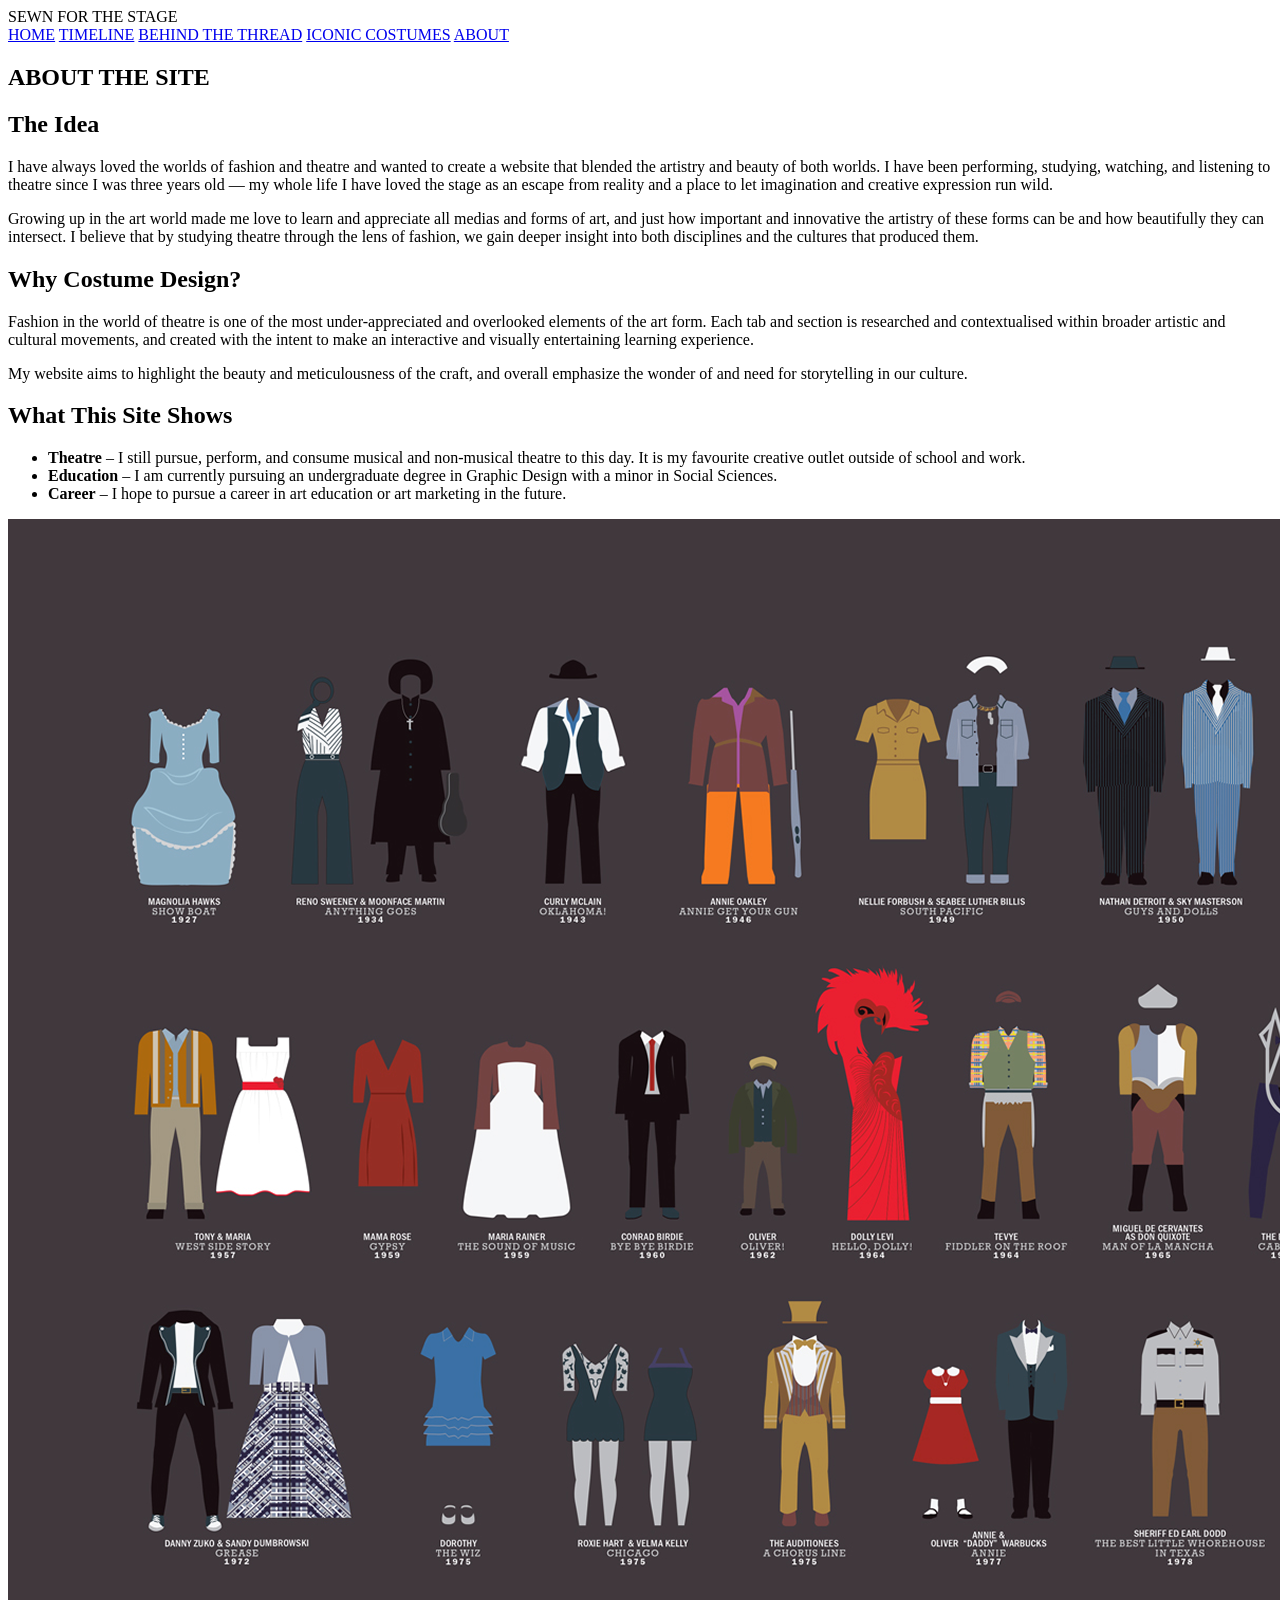
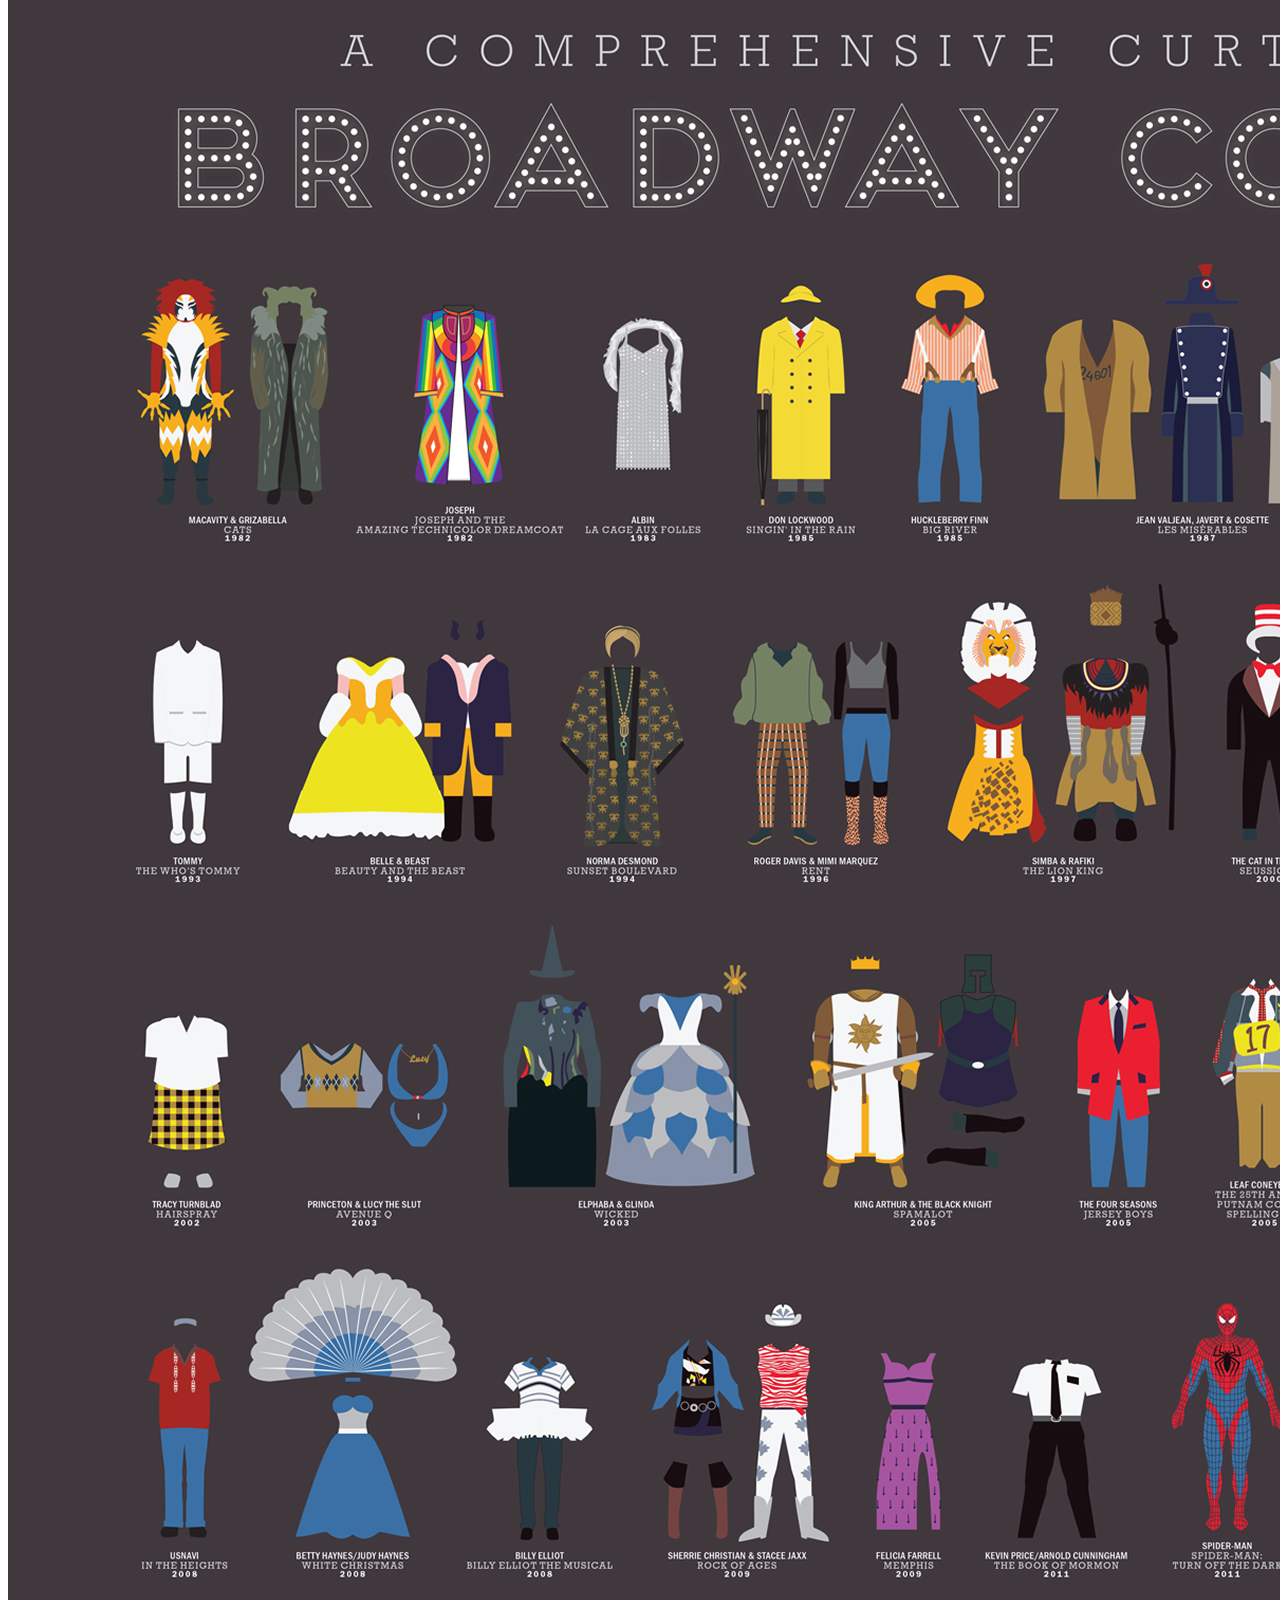
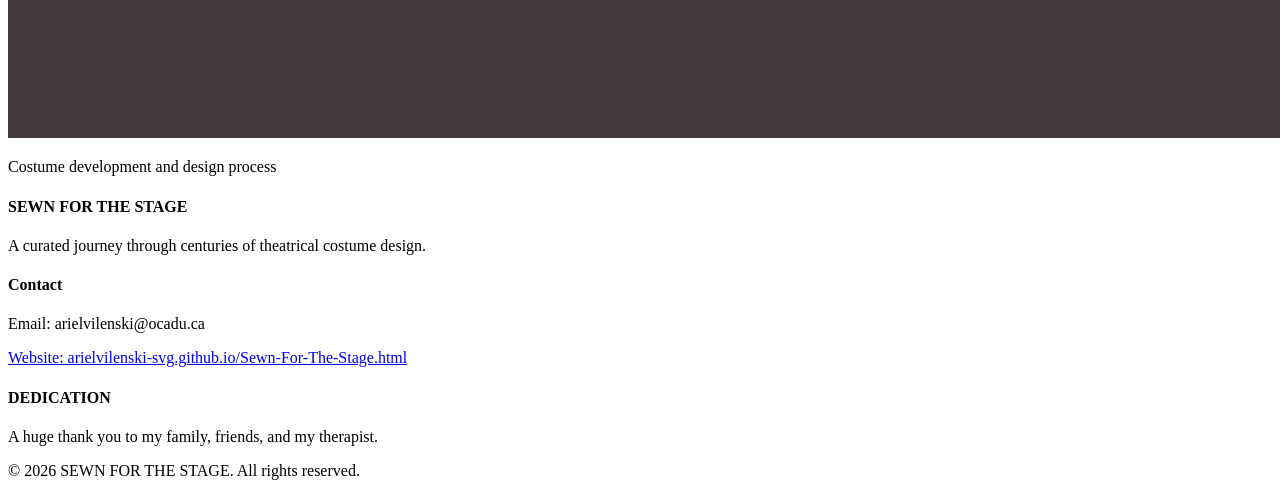
==== about.html @ 6e6d7786 "Update image source path in about.html" ====
<!DOCTYPE html>
<html lang="en">
<head>
<meta charset="UTF-8">
<meta name="viewport" content="width=device-width, initial-scale=1.0">
<title>About – SEWN FOR THE STAGE</title>
<link rel="stylesheet" href="../css/styles.css">
</head>

<body>

<header>
  <nav>
    <div class="logo">SEWN FOR THE STAGE</div>
    <div class="nav-links">
      <a href="index.html">HOME</a>
      <a href="timeline.html">TIMELINE</a>
      <a href="behindthethread.html">BEHIND THE THREAD</a>
      <a href="iconiccostumes.html">ICONIC COSTUMES</a>
      <a href="about.html">ABOUT</a>
    </div>
  </nav>
</header>

<main>

<section class="about-hero">
  <h1>ABOUT THE SITE</h1>
</section>

<div class="about-layout">

  <div class="about-text">
    <h2>The Idea</h2>
    <p>I have always loved the worlds of fashion and theatre and wanted to create a website that blended the artistry and beauty of both worlds. I have been performing, studying, watching, and listening to theatre since I was three years old — my whole life I have loved the stage as an escape from reality and a place to let imagination and creative expression run wild.</p>
    <p>Growing up in the art world made me love to learn and appreciate all medias and forms of art, and just how important and innovative the artistry of these forms can be and how beautifully they can intersect. I believe that by studying theatre through the lens of fashion, we gain deeper insight into both disciplines and the cultures that produced them.</p>

    <h2>Why Costume Design?</h2>
    <p>Fashion in the world of theatre is one of the most under-appreciated and overlooked elements of the art form. Each tab and section is researched and contextualised within broader artistic and cultural movements, and created with the intent to make an interactive and visually entertaining learning experience.</p>
    <p>My website aims to highlight the beauty and meticulousness of the craft, and overall emphasize the wonder of and need for storytelling in our culture.</p>

    <h2>What This Site Shows</h2>
    <ul>
      <li><strong>Theatre</strong> – I still pursue, perform, and consume musical and non-musical theatre to this day. It is my favourite creative outlet outside of school and work.</li>
      <li><strong>Education</strong> – I am currently pursuing an undergraduate degree in Graphic Design with a minor in Social Sciences.</li>
      <li><strong>Career</strong> – I hope to pursue a career in art education or art marketing in the future.</li>
    </ul>
  </div>

  <div class="about-side">
    <img src="images/a-beginning-look.jpg" alt="Costume studio">
    <p class="caption">Costume development and design process</p>
  </div>

</div>

</main>

<footer>
  <div class="footer-content">
    <div class="footer-section">
      <h4>SEWN FOR THE STAGE</h4>
      <p>A curated journey through centuries of theatrical costume design.</p>
    </div>
    
     <div class="footer-section">
      <h4>Contact</h4>
      <p>Email: arielvilenski@ocadu.ca</p>
      <a href="https://arielvilenski-svg.github.io/Sewn-For-The-Stage.html" target="_blank" rel="noopener noreferrer">Website: arielvilenski-svg.github.io/Sewn-For-The-Stage.html</a>
  </div>
  
    <div class="footer-section">
      <h4>DEDICATION</h4>
      <p>A huge thank you to my family, friends, and my therapist.</p>
    </div>
  </div>
  <div class="footer-bottom">
    <p>© 2026 SEWN FOR THE STAGE. All rights reserved.</p>
  </div>
</footer>

<script src="../js/script.js"></script>
</body>
</html>
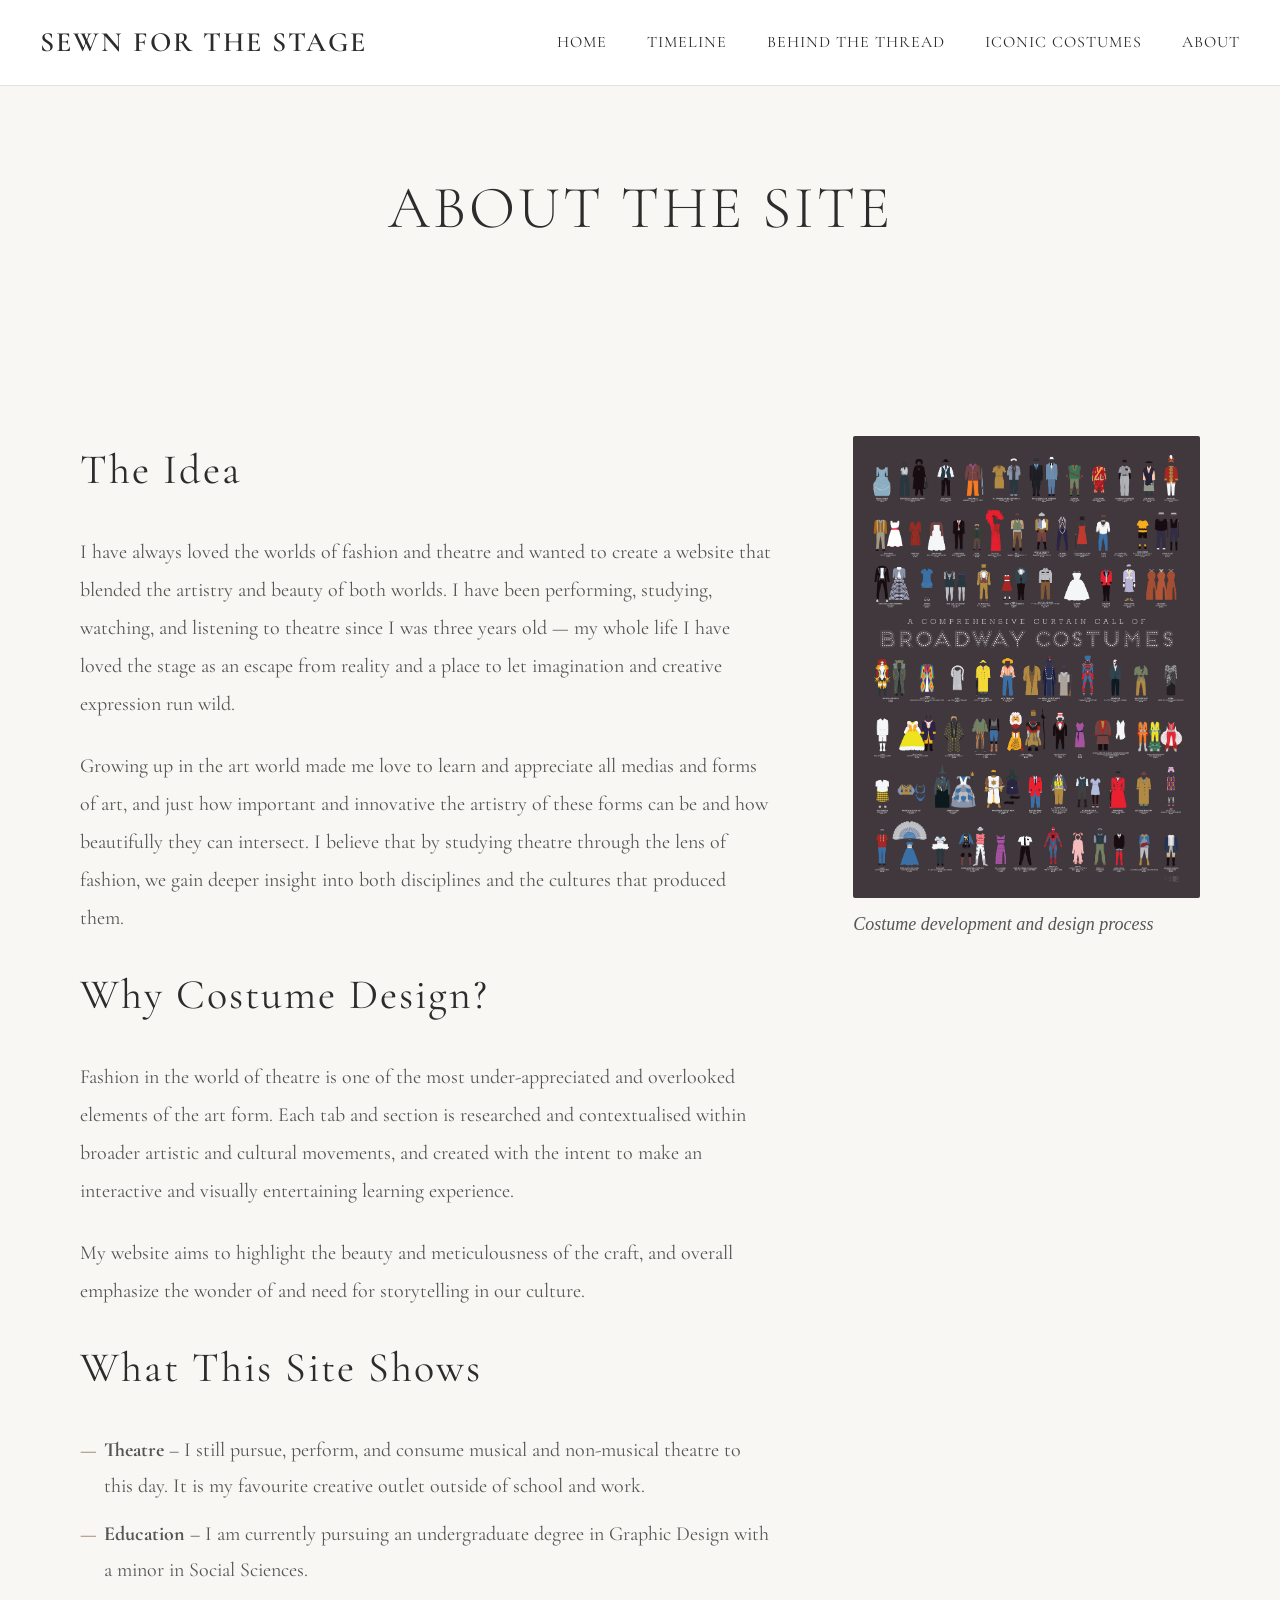
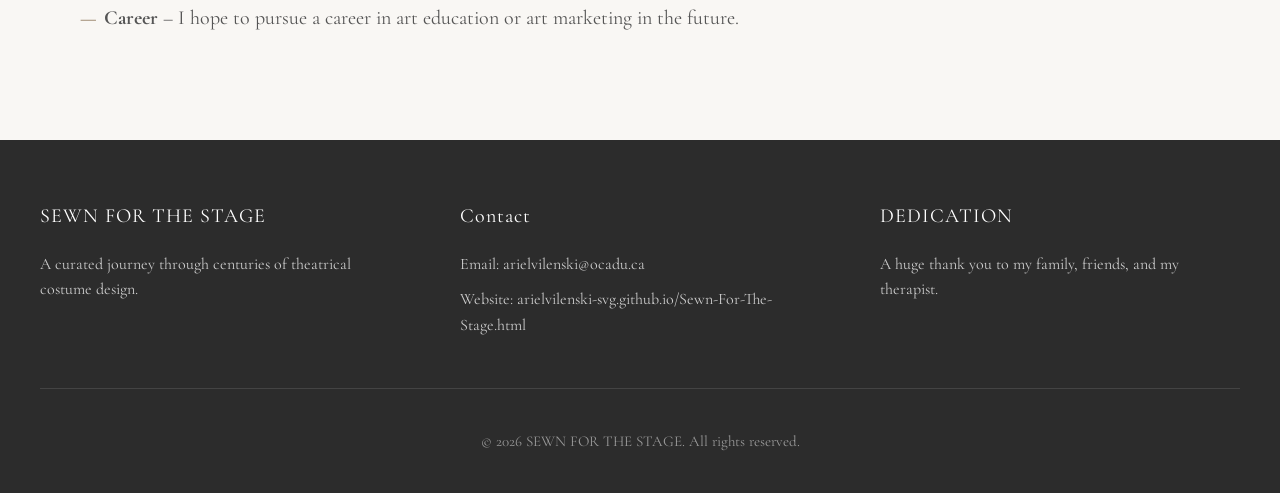
==== commit 9694ef50: "Fix incorrect relative paths in HTML files Agent-Logs-Url: https://github.com/arielvilenski-svg/Sewn" ====
--- a/about.html
+++ b/about.html
@@ -4,7 +4,7 @@
 <meta charset="UTF-8">
 <meta name="viewport" content="width=device-width, initial-scale=1.0">
 <title>About – SEWN FOR THE STAGE</title>
-<link rel="stylesheet" href="../css/styles.css">
+<link rel="stylesheet" href="styles.css">
 </head>
 
 <body>
@@ -79,6 +79,6 @@
   </div>
 </footer>
 
-<script src="../js/script.js"></script>
+<script src="script.js"></script>
 </body>
 </html>
--- a/styles.css
+++ b/styles.css
@@ -0,0 +1,586 @@
+@import url('https://fonts.googleapis.com/css2?family=Cormorant+Garamond:wght@300;400;500;600&display=swap');
+
+/* RESET & BASE */
+*, *::before, *::after {
+  box-sizing: border-box;
+  margin: 0;
+  padding: 0;
+}
+
+body {
+  font-family: 'Cormorant Garamond', Georgia, serif;
+  line-height: 1.6;
+  color: #2c2c2c;
+  background: #f9f7f4;
+}
+
+img { display: block; max-width: 100%; }
+a { color: inherit; }
+
+/* HEADER & NAV */
+header {
+  position: fixed;
+  top: 0;
+  width: 100%;
+  background: rgba(255, 255, 255, 0.95);
+  backdrop-filter: blur(10px);
+  -webkit-backdrop-filter: blur(10px);
+  border-bottom: 1px solid #e0e0e0;
+  z-index: 1000;
+}
+
+nav {
+  display: flex;
+  justify-content: space-between;
+  align-items: center;
+  padding: 20px 40px;
+  max-width: 1400px;
+  margin: 0 auto;
+}
+
+.logo {
+  font-size: 28px;
+  font-weight: 600;
+  letter-spacing: 2px;
+  color: #2c2c2c;
+  text-decoration: none;
+}
+
+.nav-links {
+  display: flex;
+  gap: 40px;
+  list-style: none;
+}
+
+.nav-links a {
+  text-decoration: none;
+  color: #2c2c2c;
+  font-size: 16px;
+  letter-spacing: 1px;
+  transition: color 0.3s;
+}
+
+.nav-links a:hover { color: #8b7355; }
+
+/* HERO */
+.hero {
+  height: 100vh;
+  position: relative;
+  display: flex;
+  align-items: center;
+  justify-content: center;
+  overflow: hidden;
+  margin-top: 70px;
+}
+
+.hero-image {
+  position: absolute;
+  top: 0;
+  left: 0;
+  width: 100%;
+  height: 100%;
+  object-fit: cover;
+  filter: brightness(0.7);
+}
+
+.hero-content {
+  position: relative;
+  z-index: 1;
+  text-align: center;
+  color: white;
+  max-width: 800px;
+  padding: 0 20px;
+}
+
+.hero-content h1 {
+  font-size: 72px;
+  margin-bottom: 20px;
+  letter-spacing: 3px;
+  font-weight: 300;
+}
+
+.hero-content p {
+  font-size: 24px;
+  letter-spacing: 2px;
+  font-weight: 300;
+}
+
+/* INTRO */
+.intro {
+  padding: 100px 0;
+  background: #f9f7f4;
+}
+
+.intro-content {
+  max-width: 900px;
+  margin: 0 auto;
+  text-align: center;
+  padding: 0 40px;
+}
+
+.intro-content h2 {
+  font-size: 48px;
+  margin-bottom: 30px;
+  font-weight: 400;
+  letter-spacing: 2px;
+}
+
+.intro-content p {
+  font-size: 20px;
+  line-height: 1.8;
+  color: #555;
+}
+
+/* SECTION TITLE */
+.section-title {
+  text-align: center;
+  font-size: 48px;
+  margin-bottom: 60px;
+  font-weight: 400;
+  letter-spacing: 2px;
+  color: #2c2c2c;
+}
+
+/* TIMELINE */
+.timeline {
+  padding: 100px 0;
+  background: #f9f7f4;
+}
+
+.timeline-container {
+  max-width: 1200px;
+  margin: 0 auto;
+  padding: 0 40px;
+}
+
+.timeline-item {
+  display: grid;
+  grid-template-columns: 1fr 1fr;
+  gap: 60px;
+  margin-bottom: 80px;
+  align-items: center;
+}
+
+.timeline-item:nth-child(even) .timeline-content { order: 2; }
+.timeline-item:nth-child(even) .timeline-image { order: 1; }
+
+.timeline-image {
+  width: 100%;
+  height: 400px;
+  overflow: hidden;
+  border-radius: 2px;
+}
+
+.timeline-image img {
+  width: 100%;
+  height: 100%;
+  object-fit: cover;
+  transition: transform 0.4s ease;
+}
+
+.timeline-image img.zoomed-out-image {
+  object-fit: contain;
+  padding: 18px;
+  background: #efe8dc;
+  transform: scale(0.9);
+}
+
+.timeline-image img.lower-framed-image {
+  object-position: center 28%;
+}
+
+.timeline-image img:hover { transform: scale(1.03); }
+
+.timeline-image img.zoomed-out-image:hover {
+  transform: scale(0.94);
+}
+
+.timeline-content h3 {
+  font-size: 36px;
+  margin-bottom: 15px;
+  font-weight: 400;
+  letter-spacing: 1px;
+}
+
+.timeline-content .era {
+  font-size: 18px;
+  color: #8b7355;
+  margin-bottom: 15px;
+  letter-spacing: 1px;
+  font-style: italic;
+}
+
+.timeline-content p {
+  font-size: 18px;
+  line-height: 1.8;
+  color: #555;
+}
+
+/* ABOUT PAGE */
+.about-hero {
+  padding: 160px 40px 80px;
+  text-align: center;
+  background: #f9f7f4;
+}
+
+.about-hero h1 {
+  font-size: 60px;
+  font-weight: 300;
+  letter-spacing: 3px;
+  margin-bottom: 20px;
+}
+
+.about-hero p {
+  font-size: 22px;
+  color: #555;
+  max-width: 700px;
+  margin: 0 auto;
+  line-height: 1.8;
+}
+
+.about-layout {
+  max-width: 1200px;
+  margin: 0 auto;
+  padding: 80px 40px;
+  display: grid;
+  grid-template-columns: 2fr 1fr;
+  gap: 80px;
+  align-items: start;
+}
+
+.about-text h2 {
+  font-size: 42px;
+  font-weight: 400;
+  letter-spacing: 2px;
+  margin-bottom: 30px;
+}
+
+.about-text p {
+  font-size: 20px;
+  line-height: 1.9;
+  color: #555;
+  margin-bottom: 24px;
+}
+
+.about-side h3 {
+  font-size: 28px;
+  font-weight: 400;
+  letter-spacing: 1px;
+  margin-bottom: 20px;
+  color: #2c2c2c;
+}
+
+.about-side p,
+.about-side li {
+  font-size: 18px;
+  color: #555;
+  line-height: 1.8;
+  margin-bottom: 12px;
+}
+
+.about-side ul { list-style: none; padding: 0; }
+.about-side ul li::before { content: '— '; color: #8b7355; }
+
+.about-text ul {
+  list-style: none;
+  padding: 0;
+  margin-bottom: 24px;
+}
+
+.about-text li {
+  font-size: 20px;
+  color: #555;
+  line-height: 1.8;
+  margin-bottom: 12px;
+  padding-left: 24px;
+  position: relative;
+}
+
+.about-text li::before {
+  content: '\2014\00a0';
+  color: #8b7355;
+  position: absolute;
+  left: 0;
+}
+
+.about-side img {
+  width: 100%;
+  height: auto;
+  border-radius: 2px;
+  display: block;
+}
+
+.caption {
+  font-size: 14px;
+  color: #888;
+  margin-top: 10px;
+  font-style: italic;
+  line-height: 1.5;
+}
+
+/* GALLERY / BEHIND THE THREAD */
+.gallery-page {
+  padding: 120px 40px 80px;
+  max-width: 1400px;
+  margin: 0 auto;
+}
+
+.gallery-section { margin-bottom: 80px; }
+
+.gallery-section h2 {
+  font-size: 36px;
+  font-weight: 400;
+  letter-spacing: 2px;
+  margin-bottom: 30px;
+  color: #2c2c2c;
+}
+
+.gallery-grid {
+  display: grid;
+  grid-template-columns: repeat(3, 1fr);
+  gap: 20px;
+}
+
+.gallery-item {
+  overflow: hidden;
+  border-radius: 2px;
+  cursor: pointer;
+}
+
+.gallery-item img {
+  width: 100%;
+  height: 300px;
+  object-fit: cover;
+  transition: transform 0.4s ease;
+  display: block;
+}
+
+.gallery-item img:hover { transform: scale(1.04); }
+
+.behind-thread-page .gallery-item {
+  overflow: visible;
+  cursor: default;
+}
+
+.behind-thread-page .gallery-item img:hover {
+  transform: none;
+}
+
+.behind-thread-page .image-subheading {
+  margin-top: 12px;
+  font-size: 20px;
+  line-height: 1.5;
+  font-weight: 400;
+  letter-spacing: 0.3px;
+  color: #555;
+}
+
+/* LIGHTBOX */
+.lightbox {
+  display: none;
+  position: fixed;
+  inset: 0;
+  background: rgba(0, 0, 0, 0.9);
+  z-index: 2000;
+  align-items: center;
+  justify-content: center;
+}
+
+.lightbox.active { display: flex; }
+
+.lightbox-panel {
+  width: min(92vw, 980px);
+  display: grid;
+  gap: 14px;
+}
+
+.lightbox img {
+  max-width: 90vw;
+  max-height: 70vh;
+  width: 100%;
+  object-fit: contain;
+  border-radius: 2px;
+}
+
+.lightbox-textbox {
+  background: rgba(255, 255, 255, 0.96);
+  color: #2c2c2c;
+  padding: 18px 20px;
+  border-radius: 2px;
+}
+
+.lightbox-textbox h3 {
+  font-size: 26px;
+  font-weight: 500;
+  letter-spacing: 0.5px;
+  margin-bottom: 6px;
+}
+
+.lightbox-textbox p {
+  font-size: 18px;
+  line-height: 1.6;
+  color: #555;
+}
+
+.lightbox .close {
+  position: absolute;
+  top: 24px;
+  right: 36px;
+  font-size: 48px;
+  color: white;
+  cursor: pointer;
+  line-height: 1;
+  font-family: sans-serif;
+  opacity: 0.8;
+  transition: opacity 0.2s;
+}
+
+.lightbox .close:hover { opacity: 1; }
+
+/* MODAL */
+.modal-overlay {
+  display: none;
+  position: fixed;
+  inset: 0;
+  background: rgba(0, 0, 0, 0.75);
+  z-index: 2000;
+  align-items: center;
+  justify-content: center;
+}
+
+.modal-overlay.active { display: flex; }
+
+.modal {
+  background: #fff;
+  max-width: 700px;
+  width: 90%;
+  max-height: 90vh;
+  overflow-y: auto;
+  padding: 50px;
+  position: relative;
+  border-radius: 2px;
+}
+
+.modal h2 {
+  font-size: 36px;
+  font-weight: 400;
+  letter-spacing: 1px;
+  margin-bottom: 10px;
+}
+
+.modal .era {
+  font-size: 18px;
+  color: #8b7355;
+  font-style: italic;
+  margin-bottom: 20px;
+}
+
+.modal p { font-size: 18px; line-height: 1.8; color: #555; }
+
+.modal-close {
+  position: absolute;
+  top: 20px;
+  right: 24px;
+  font-size: 32px;
+  background: none;
+  border: none;
+  cursor: pointer;
+  color: #2c2c2c;
+  line-height: 1;
+  font-family: sans-serif;
+  opacity: 0.6;
+  transition: opacity 0.2s;
+}
+
+.modal-close:hover { opacity: 1; }
+
+/* FOOTER */
+footer {
+  background: #2c2c2c;
+  color: white;
+  padding: 60px 40px 40px;
+}
+
+.footer-content {
+  max-width: 1400px;
+  margin: 0 auto;
+  display: grid;
+  grid-template-columns: repeat(3, 1fr);
+  gap: 60px;
+  margin-bottom: 40px;
+}
+
+.footer-section h4 {
+  font-size: 20px;
+  margin-bottom: 20px;
+  font-weight: 400;
+  letter-spacing: 1px;
+}
+
+.footer-section p,
+.footer-section a {
+  font-size: 16px;
+  color: #ccc;
+  text-decoration: none;
+  display: block;
+  margin-bottom: 10px;
+  line-height: 1.6;
+}
+
+.footer-section a:hover { color: #8b7355; }
+
+.footer-bottom {
+  text-align: center;
+  padding-top: 40px;
+  border-top: 1px solid #444;
+  color: #999;
+  font-size: 15px;
+}
+
+/* RESPONSIVE 968px */
+@media (max-width: 968px) {
+  .timeline-item { grid-template-columns: 1fr; gap: 30px; }
+  .timeline-item:nth-child(even) .timeline-content,
+  .timeline-item:nth-child(even) .timeline-image { order: initial; }
+  .hero-content h1 { font-size: 48px; }
+  .about-layout { grid-template-columns: 1fr; gap: 40px; }
+  .footer-content { grid-template-columns: 1fr; gap: 40px; }
+  .gallery-grid { grid-template-columns: repeat(2, 1fr); }
+}
+
+/* RESPONSIVE 640px */
+@media (max-width: 640px) {
+  nav { padding: 20px; flex-direction: column; gap: 16px; }
+  .nav-links { gap: 20px; flex-wrap: wrap; justify-content: center; }
+  .hero-content h1 { font-size: 36px; }
+  .hero-content p { font-size: 18px; }
+  .section-title { font-size: 36px; }
+  .intro-content h2 { font-size: 36px; }
+  .about-hero h1 { font-size: 42px; }
+  .timeline-image { height: 260px; }
+  .gallery-grid { grid-template-columns: 1fr; }
+  .gallery-page { padding: 120px 20px 60px; }
+  .timeline-container { padding: 0 20px; }
+  footer { padding: 40px 20px 30px; }
+
+  .lightbox-panel {
+    width: min(94vw, 700px);
+    gap: 10px;
+  }
+
+  .lightbox img {
+    max-height: 60vh;
+  }
+
+  .lightbox-textbox h3 {
+    font-size: 22px;
+  }
+
+  .lightbox-textbox p {
+    font-size: 16px;
+  }
+
+  .behind-thread-page .image-subheading {
+    font-size: 18px;
+  }
+}
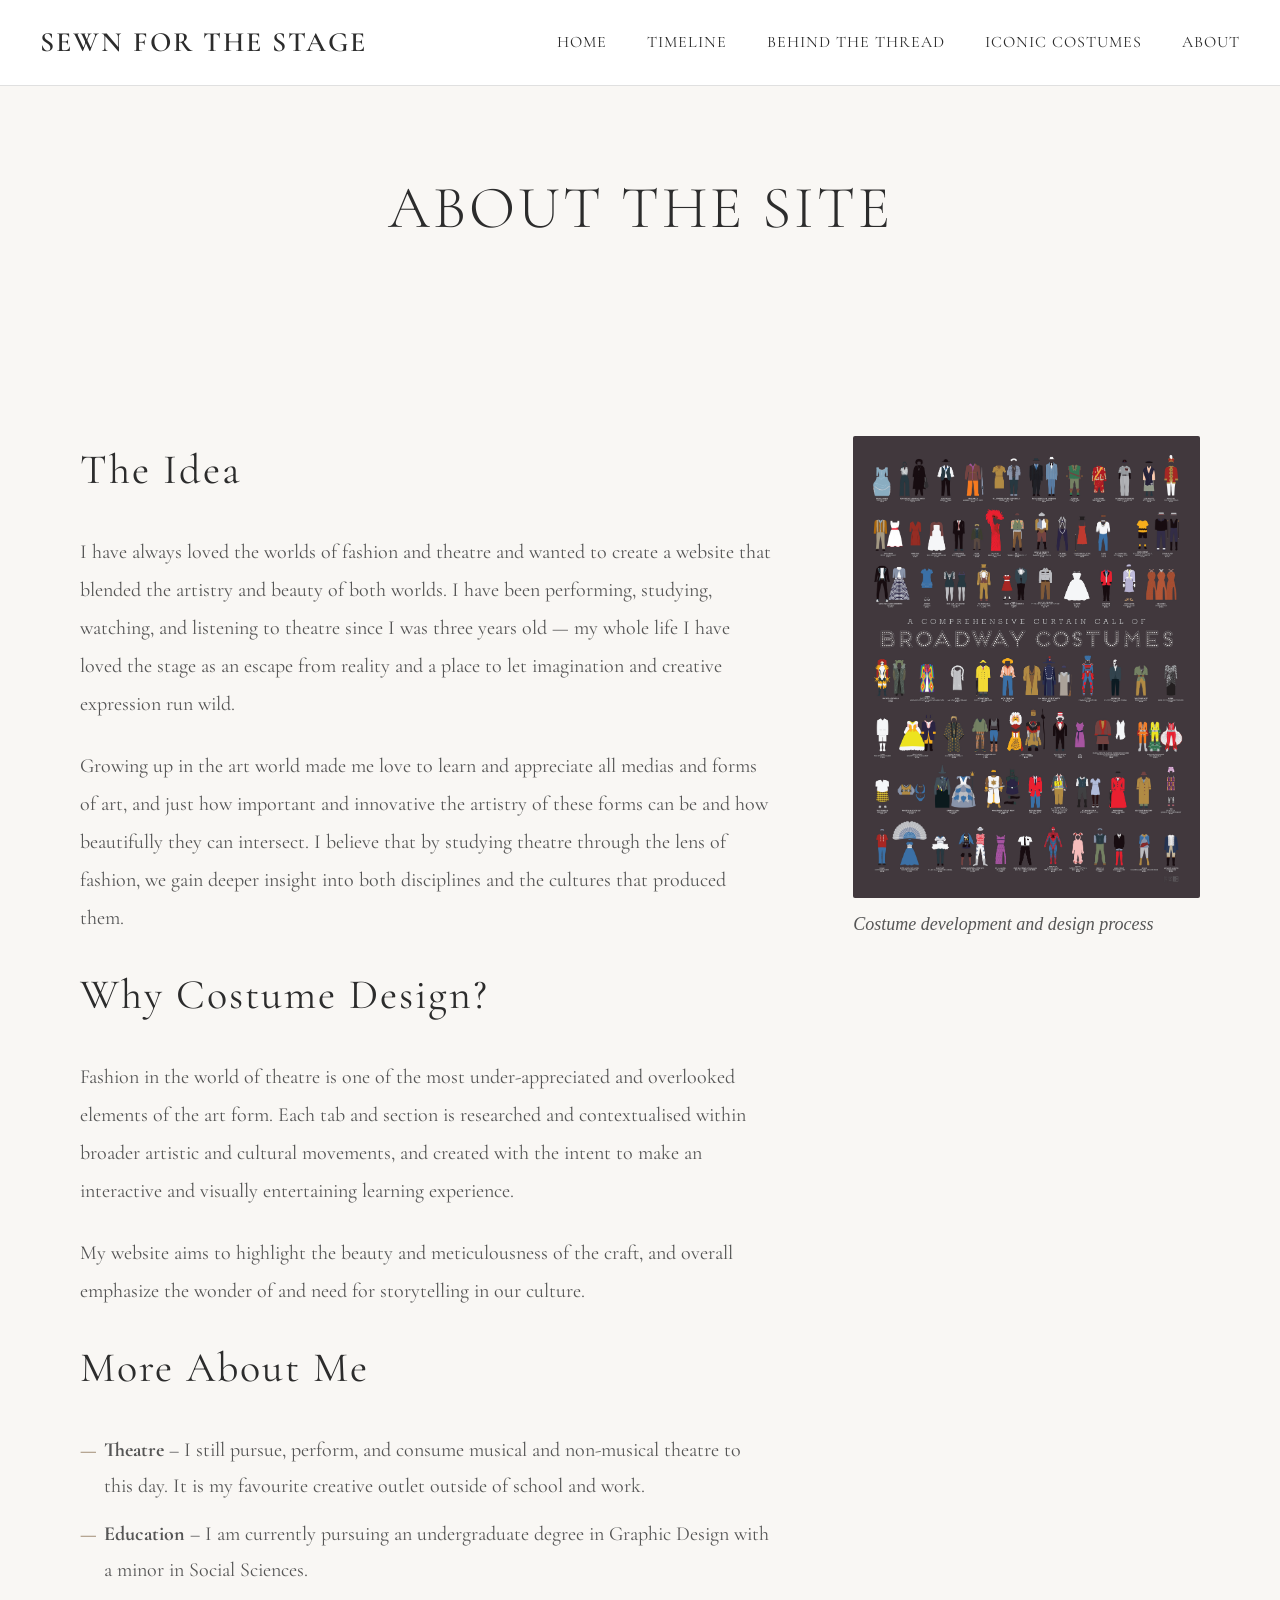
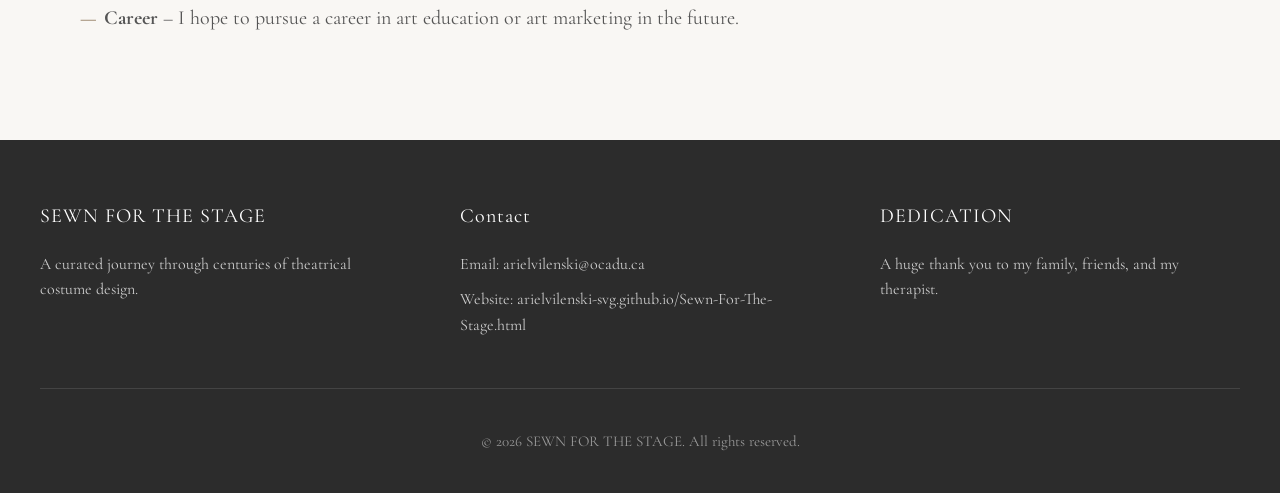
==== commit 6b8e55e3: "Change section title from 'What This Site Shows' to 'More About Me'" ====
--- a/about.html
+++ b/about.html
@@ -39,7 +39,7 @@
     <p>Fashion in the world of theatre is one of the most under-appreciated and overlooked elements of the art form. Each tab and section is researched and contextualised within broader artistic and cultural movements, and created with the intent to make an interactive and visually entertaining learning experience.</p>
     <p>My website aims to highlight the beauty and meticulousness of the craft, and overall emphasize the wonder of and need for storytelling in our culture.</p>
 
-    <h2>What This Site Shows</h2>
+    <h2>More About Me</h2>
     <ul>
       <li><strong>Theatre</strong> – I still pursue, perform, and consume musical and non-musical theatre to this day. It is my favourite creative outlet outside of school and work.</li>
       <li><strong>Education</strong> – I am currently pursuing an undergraduate degree in Graphic Design with a minor in Social Sciences.</li>
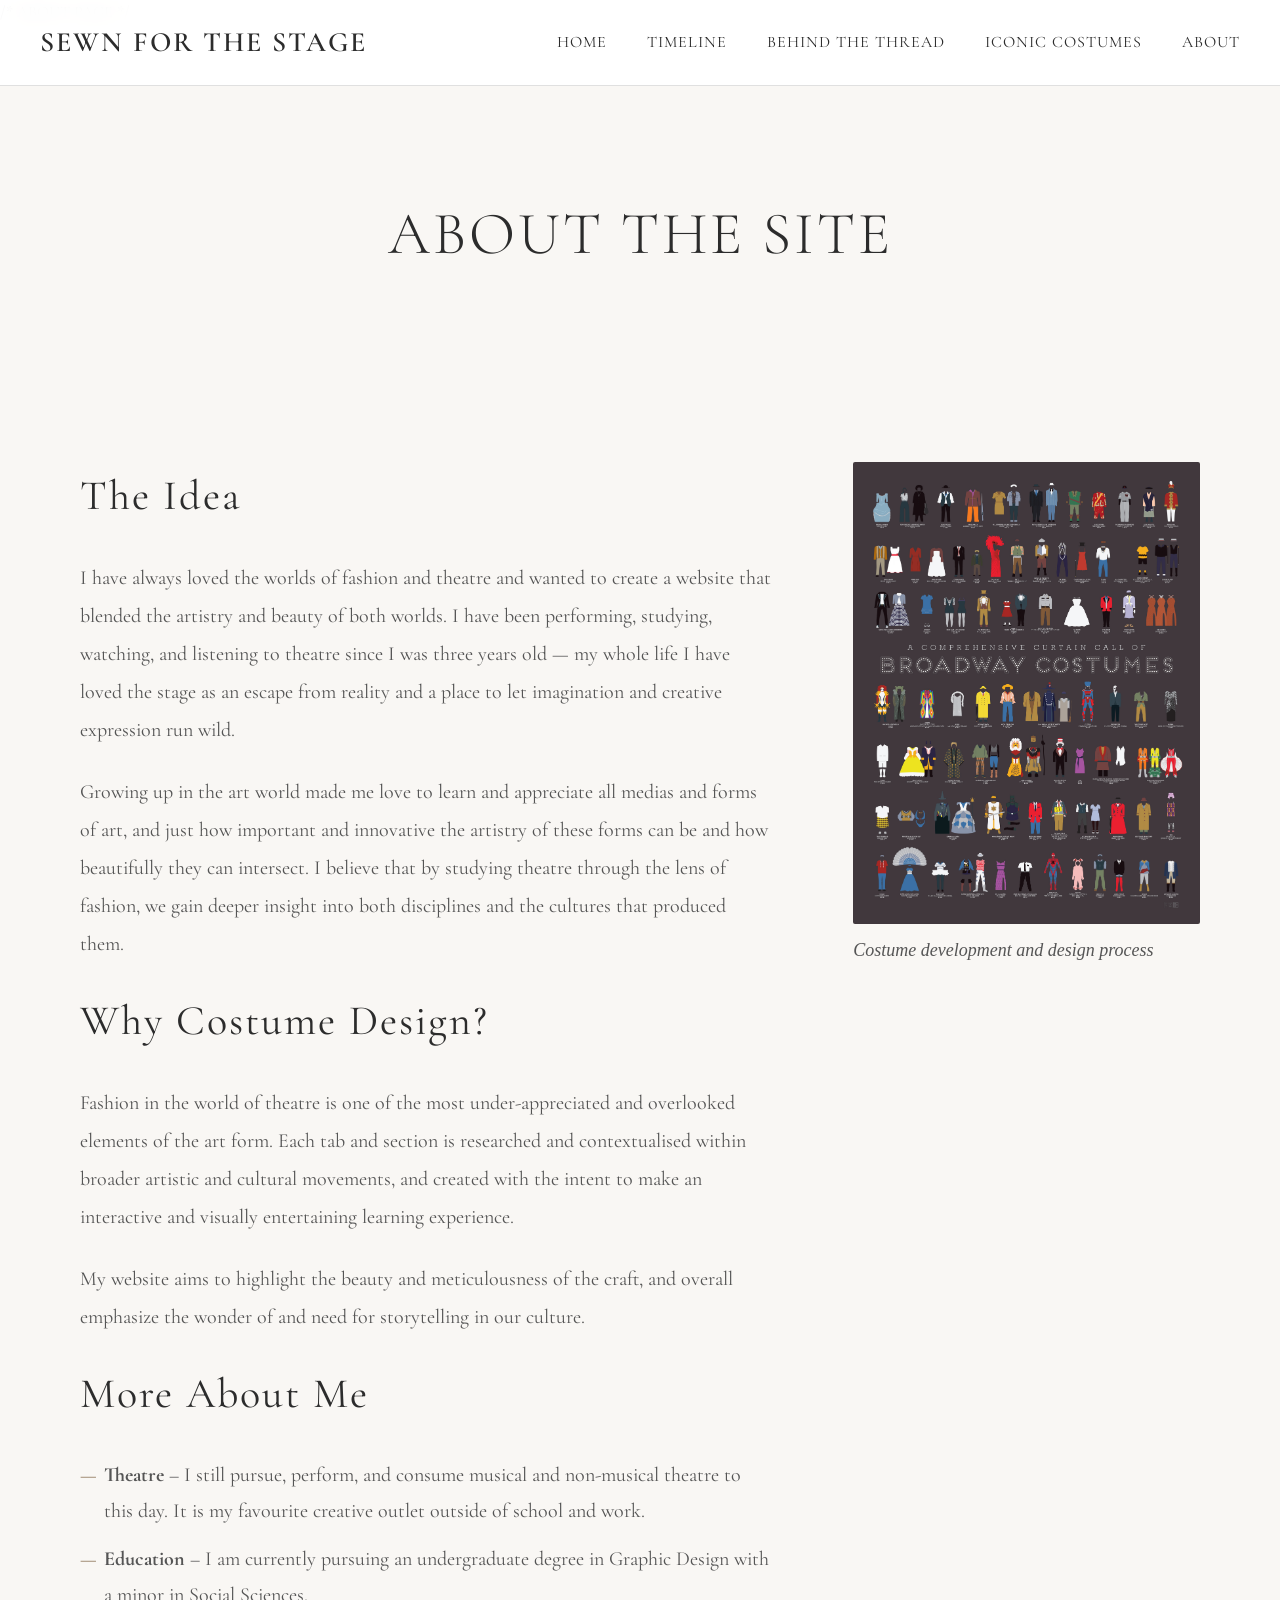
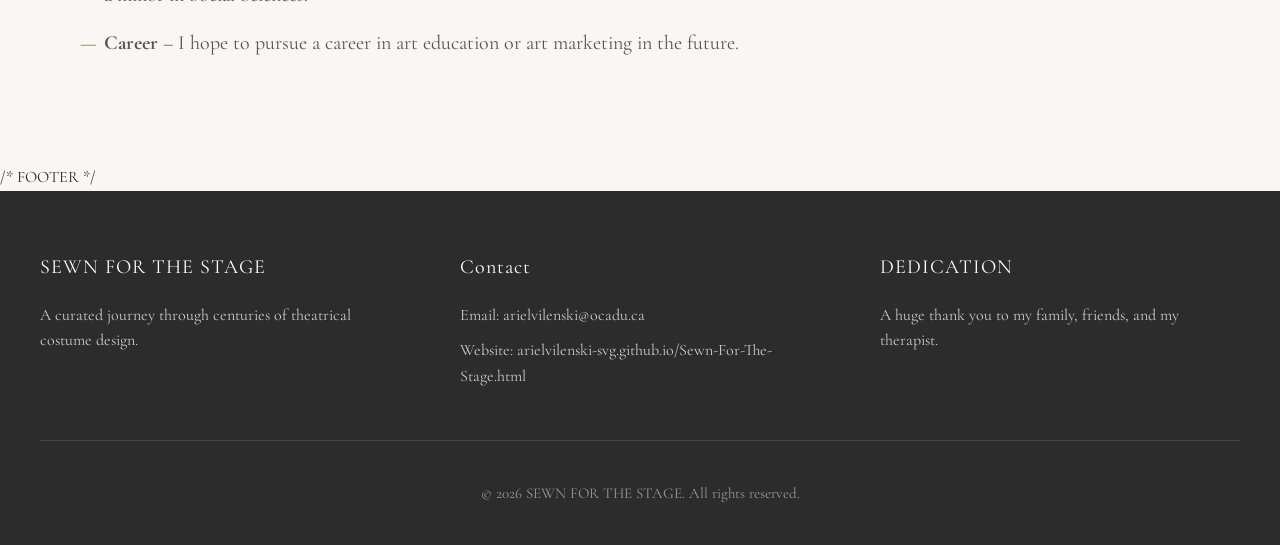
==== commit 56060148: "Update about.html" ====
--- a/about.html
+++ b/about.html
@@ -6,13 +6,18 @@
 <title>About – SEWN FOR THE STAGE</title>
 <link rel="stylesheet" href="styles.css">
 </head>
-
+/* ABOUT PAGE */
 <body>
 
 <header>
   <nav>
     <div class="logo">SEWN FOR THE STAGE</div>
-    <div class="nav-links">
+    <button class="hamburger" id="hamburger" aria-label="Toggle navigation" aria-expanded="false">
+      <span></span>
+      <span></span>
+      <span></span>
+    </button>
+    <div class="nav-links" id="nav-links">
       <a href="index.html">HOME</a>
       <a href="timeline.html">TIMELINE</a>
       <a href="behindthethread.html">BEHIND THE THREAD</a>
@@ -55,7 +60,7 @@
 </div>
 
 </main>
-
+/* FOOTER */
 <footer>
   <div class="footer-content">
     <div class="footer-section">
--- a/styles.css
+++ b/styles.css
@@ -62,6 +62,32 @@
 
 .nav-links a:hover { color: #8b7355; }
 
+/* HAMBURGER MENU BUTTON */
+.hamburger {
+  display: none;
+  flex-direction: column;
+  justify-content: center;
+  gap: 5px;
+  background: none;
+  border: none;
+  cursor: pointer;
+  padding: 4px;
+  z-index: 1001;
+}
+
+.hamburger span {
+  display: block;
+  width: 24px;
+  height: 2px;
+  background: #2c2c2c;
+  border-radius: 2px;
+  transition: transform 0.3s ease, opacity 0.3s ease;
+}
+
+.hamburger.open span:nth-child(1) { transform: translateY(7px) rotate(45deg); }
+.hamburger.open span:nth-child(2) { opacity: 0; transform: scaleX(0); }
+.hamburger.open span:nth-child(3) { transform: translateY(-7px) rotate(-45deg); }
+
 /* HERO */
 .hero {
   height: 100vh;
@@ -318,7 +344,7 @@
   line-height: 1.5;
 }
 
-/* GALLERY / BEHIND THE THREAD */
+/* BEHIND THE THREAD */
 .gallery-page {
   padding: 120px 40px 80px;
   max-width: 1400px;
@@ -548,39 +574,94 @@
   .gallery-grid { grid-template-columns: repeat(2, 1fr); }
 }
 
-/* RESPONSIVE 640px */
+/* RESPONSIVE 768px (TABLET) */
+@media (max-width: 768px) {
+  /* Hamburger menu */
+  .hamburger { display: flex; }
+  nav { padding: 16px 24px; position: relative; }
+  .nav-links {
+    display: none;
+    position: absolute;
+    top: 100%;
+    left: 0;
+    right: 0;
+    flex-direction: column;
+    background: rgba(255, 255, 255, 0.98);
+    padding: 16px 24px;
+    gap: 14px;
+    border-bottom: 1px solid #e0e0e0;
+    z-index: 999;
+  }
+  .nav-links.open { display: flex; }
+  .logo { font-size: 20px; letter-spacing: 1px; }
+  .hero-content h1 { font-size: 42px; }
+  .hero-content p { font-size: 20px; }
+  .intro { padding: 70px 0; }
+  .intro-content h2 { font-size: 40px; }
+  .intro-content p { font-size: 18px; }
+  .section-title { font-size: 40px; margin-bottom: 45px; }
+  .timeline { padding: 70px 0; }
+  .timeline-content h3 { font-size: 30px; }
+  .about-hero { padding: 130px 30px 60px; }
+  .about-hero h1 { font-size: 48px; }
+  .about-layout { padding: 60px 30px; }
+  .gallery-page { padding: 110px 30px 60px; }
+  .gallery-section h2 { font-size: 32px; }
+}
+
+/* RESPONSIVE 640px (MOBILE) */
 @media (max-width: 640px) {
-  nav { padding: 20px; flex-direction: column; gap: 16px; }
-  .nav-links { gap: 20px; flex-wrap: wrap; justify-content: center; }
-  .hero-content h1 { font-size: 36px; }
-  .hero-content p { font-size: 18px; }
-  .section-title { font-size: 36px; }
-  .intro-content h2 { font-size: 36px; }
-  .about-hero h1 { font-size: 42px; }
-  .timeline-image { height: 260px; }
-  .gallery-grid { grid-template-columns: 1fr; }
-  .gallery-page { padding: 120px 20px 60px; }
+  nav { padding: 16px 20px; }
+  .logo { font-size: 18px; }
+
+  /* Hero */
+  .hero { height: 80vh; min-height: 480px; }
+  .hero-content h1 { font-size: 30px; letter-spacing: 1px; }
+  .hero-content p { font-size: 16px; letter-spacing: 1px; }
+
+  /* Typography */
+  .section-title { font-size: 28px; margin-bottom: 36px; }
+  .intro { padding: 56px 0; }
+  .intro-content { padding: 0 20px; }
+  .intro-content h2 { font-size: 28px; }
+  .intro-content p { font-size: 16px; }
+
+  /* Timeline */
+  .timeline { padding: 56px 0; }
   .timeline-container { padding: 0 20px; }
+  .timeline-image { height: 220px; }
+  .timeline-item { margin-bottom: 50px; }
+  .timeline-content h3 { font-size: 24px; }
+  .timeline-content .era { font-size: 15px; }
+  .timeline-content p { font-size: 16px; }
+
+  /* About */
+  .about-hero { padding: 110px 20px 44px; }
+  .about-hero h1 { font-size: 34px; }
+  .about-hero p { font-size: 17px; }
+  .about-layout { padding: 40px 20px; }
+  .about-text h2 { font-size: 28px; }
+  .about-text p, .about-text li { font-size: 16px; }
+  .about-side h3 { font-size: 22px; }
+
+  /* Gallery */
+  .gallery-grid { grid-template-columns: 1fr; gap: 16px; }
+  .gallery-page { padding: 100px 16px 50px; }
+  .gallery-section h2 { font-size: 26px; }
+  .gallery-item img { height: 240px; }
+  .behind-thread-page .image-subheading { font-size: 15px; }
+
+  /* Lightbox */
+  .lightbox-panel { width: min(94vw, 700px); gap: 10px; }
+  .lightbox img { max-height: 55vh; }
+  .lightbox-textbox h3 { font-size: 20px; }
+  .lightbox-textbox p { font-size: 15px; }
+  .lightbox .close { top: 12px; right: 16px; font-size: 36px; }
+
+  /* Footer */
   footer { padding: 40px 20px 30px; }
-
-  .lightbox-panel {
-    width: min(94vw, 700px);
-    gap: 10px;
-  }
-
-  .lightbox img {
-    max-height: 60vh;
-  }
-
-  .lightbox-textbox h3 {
-    font-size: 22px;
-  }
-
-  .lightbox-textbox p {
-    font-size: 16px;
-  }
-
-  .behind-thread-page .image-subheading {
-    font-size: 18px;
-  }
-}
+  .footer-content { gap: 28px; }
+  .footer-section h4 { font-size: 17px; }
+  .footer-section p, .footer-section a { font-size: 14px; }
+  .footer-bottom { font-size: 13px; }
+}
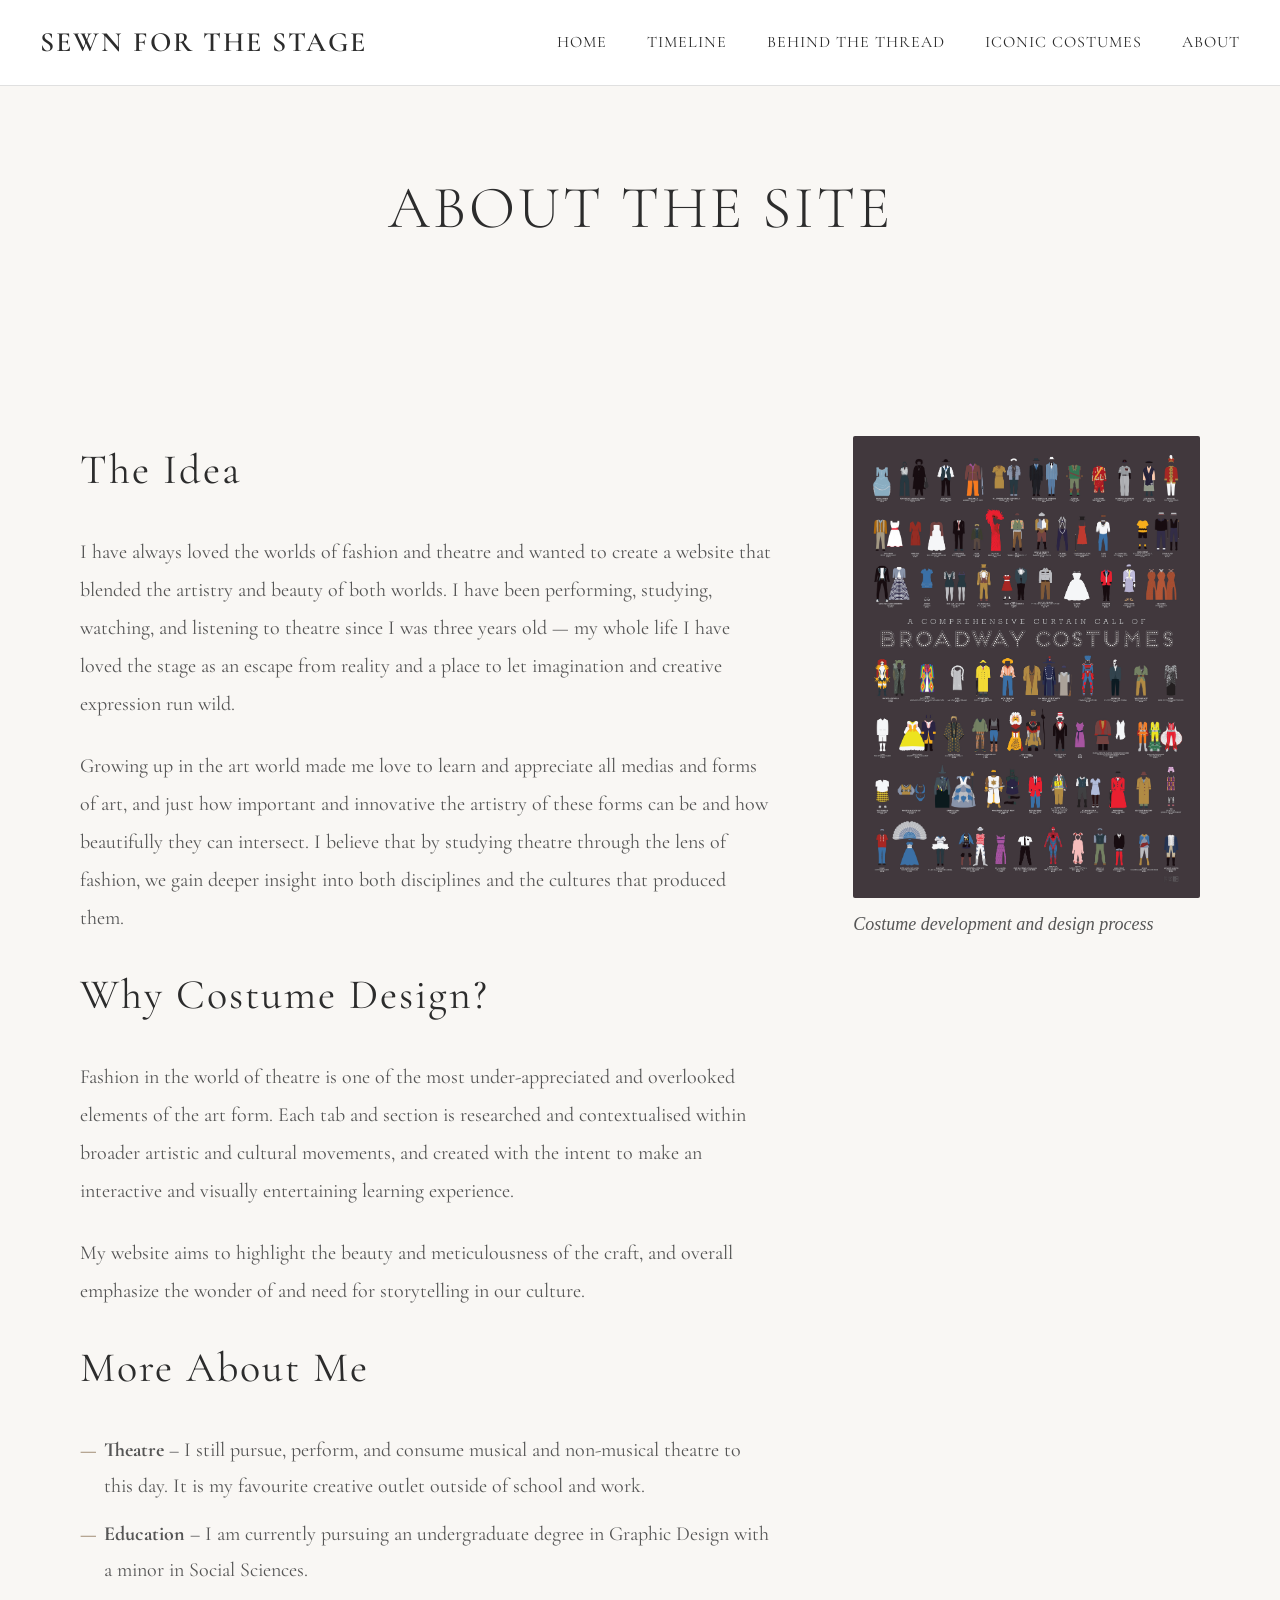
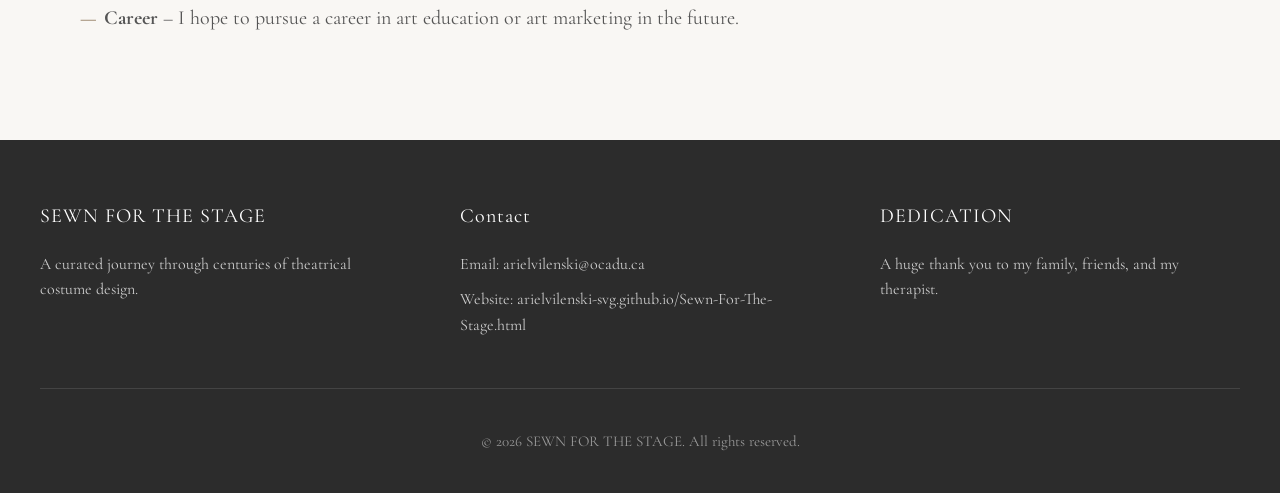
==== commit 1cab834a: "Update about.html" ====
--- a/about.html
+++ b/about.html
@@ -6,7 +6,7 @@
 <title>About – SEWN FOR THE STAGE</title>
 <link rel="stylesheet" href="styles.css">
 </head>
-/* ABOUT PAGE */
+
 <body>
 
 <header>
@@ -60,7 +60,7 @@
 </div>
 
 </main>
-/* FOOTER */
+
 <footer>
   <div class="footer-content">
     <div class="footer-section">
